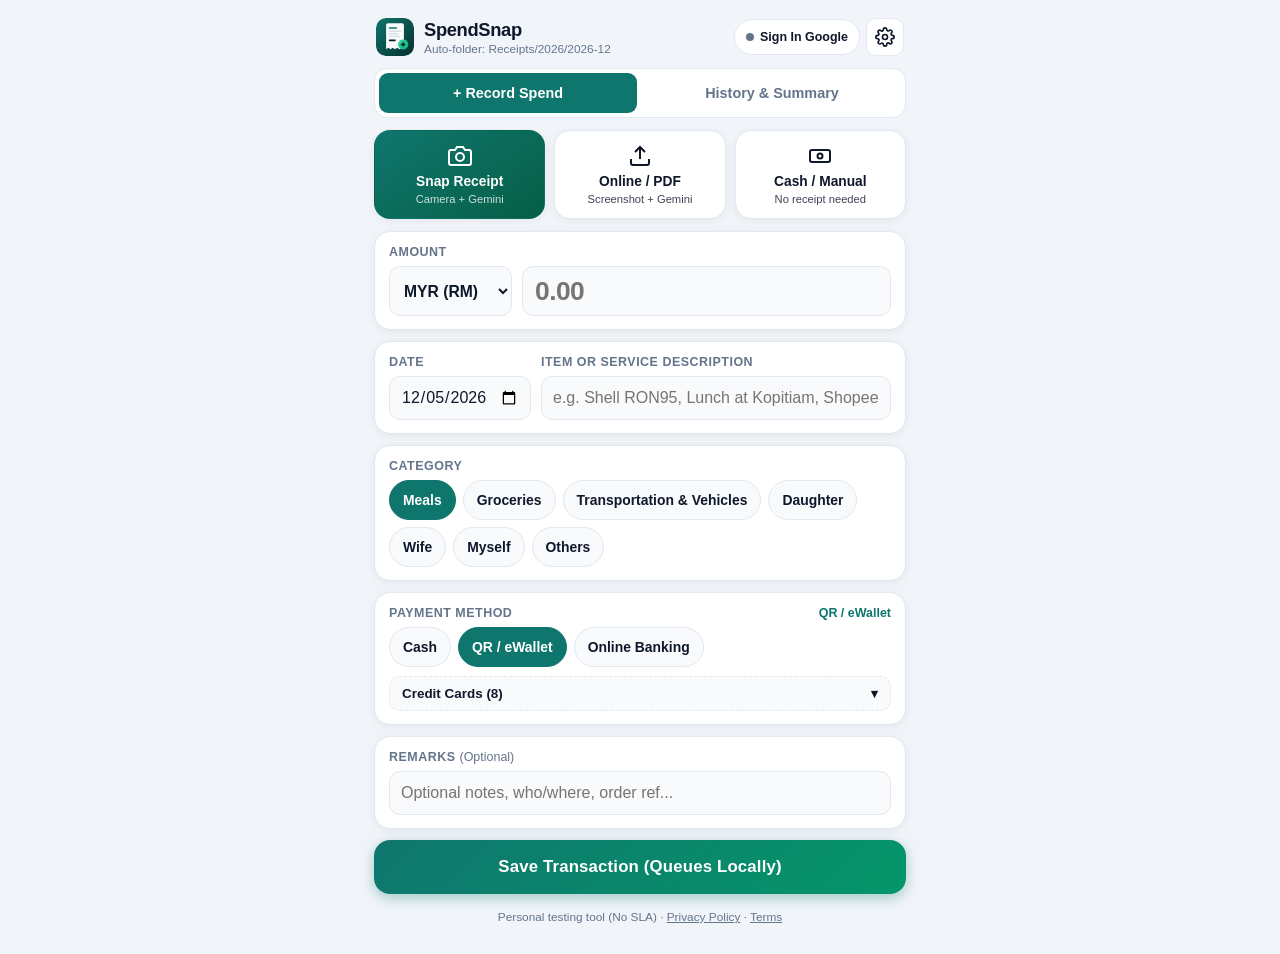
==== index.html @ 27cbda1d "Add 120x120 OAuth logo, privacy policy, and no-SLA terms pages" ====
<!DOCTYPE html>
<html lang="en">
<head>
  <meta charset="UTF-8" />
  <meta name="viewport" content="width=device-width, initial-scale=1.0, viewport-fit=cover" />
  <meta name="theme-color" content="#0f766e" />
  <meta name="mobile-web-app-capable" content="yes" />
  <meta name="apple-mobile-web-app-capable" content="yes" />
  <meta name="apple-mobile-web-app-status-bar-style" content="black-translucent" />
  <title>SpendSnap — Personal Expense Tracker</title>
  <link rel="manifest" href="./manifest.webmanifest" />
  <link rel="icon" type="image/svg+xml" href="./icons/icon.svg" />
  <link rel="apple-touch-icon" href="./icons/icon-192.png" />
  <link rel="stylesheet" href="./styles.css" />
  <!-- Google Identity Services (OAuth 2.0 Token Client for Google Workspace / Gmail) -->
  <script src="https://accounts.google.com/gsi/client" async defer></script>
</head>
<body>
  <div class="app-shell">
    <!-- Top App Header -->
    <header class="topbar">
      <div class="brand">
        <img src="./icons/icon.svg" alt="" class="brand-icon" />
        <div>
          <h1 class="brand-title">SpendSnap</h1>
          <p class="brand-sub" id="monthFolderHint">Auto-folder: —</p>
        </div>
      </div>

      <div class="topbar-actions">
        <button type="button" id="googleStatusBtn" class="status-pill status-unconfigured" title="Google Workspace Sync Status">
          <span class="status-dot"></span>
          <span id="googleStatusText">Setup Sync</span>
        </button>

        <a id="openSheetHeaderBtn" href="#" target="_blank" rel="noopener" class="icon-btn hidden" title="Open Google Sheet Ledger">
          <svg viewBox="0 0 24 24" width="20" height="20" fill="none" stroke="currentColor" stroke-width="2">
            <path d="M14 2H6a2 2 0 0 0-2 2v16a2 2 0 0 0 2 2h12a2 2 0 0 0 2-2V8z"/>
            <polyline points="14 2 14 8 20 8"/>
            <line x1="8" y1="13" x2="16" y2="13"/>
            <line x1="8" y1="17" x2="16" y2="17"/>
          </svg>
        </a>

        <button type="button" id="openSettingsBtn" class="icon-btn" aria-label="Settings" title="Settings">
          <svg viewBox="0 0 24 24" width="20" height="20" fill="none" stroke="currentColor" stroke-width="2">
            <circle cx="12" cy="12" r="3"/>
            <path d="M19.4 15a1.65 1.65 0 0 0 .33 1.82l.06.06a2 2 0 1 1-2.83 2.83l-.06-.06a1.65 1.65 0 0 0-1.82-.33 1.65 1.65 0 0 0-1 1.51V21a2 2 0 0 1-4 0v-.09a1.65 1.65 0 0 0-1-1.51 1.65 1.65 0 0 0-1.82.33l-.06.06a2 2 0 1 1-2.83-2.83l.06-.06a1.65 1.65 0 0 0 .33-1.82 1.65 1.65 0 0 0-1.51-1H3a2 2 0 0 1 0-4h.09a1.65 1.65 0 0 0 1.51-1 1.65 1.65 0 0 0-.33-1.82l-.06-.06a2 2 0 1 1 2.83-2.83l.06.06a1.65 1.65 0 0 0 1.82.33h.08a1.65 1.65 0 0 0 1-1.51V3a2 2 0 0 1 4 0v.09a1.65 1.65 0 0 0 1 1.51h.08a1.65 1.65 0 0 0 1.82-.33l.06-.06a2 2 0 1 1 2.83 2.83l-.06.06a1.65 1.65 0 0 0-.33 1.82v.08a1.65 1.65 0 0 0 1.51 1H21a2 2 0 0 1 0 4h-.09a1.65 1.65 0 0 0-1.51 1z"/>
          </svg>
        </button>
      </div>
    </header>

    <!-- Navigation Switcher -->
    <nav class="main-tabs" role="tablist">
      <button type="button" class="tab-btn active" data-tab="record" role="tab" aria-selected="true">
        + Record Spend
      </button>
      <button type="button" class="tab-btn" data-tab="history" role="tab" aria-selected="false">
        History &amp; Summary
        <span id="pendingBadge" class="badge hidden">0</span>
      </button>
    </nav>

    <!-- PWA Install Banner (shown when installable on Android Chrome) -->
    <div id="installBanner" class="install-banner hidden">
      <span>Install <strong>SpendSnap</strong> to your Xiaomi home screen for 1-tap access.</span>
      <button type="button" id="installAppBtn" class="btn-small">Install</button>
    </div>

    <!-- ==================== TAB 1: RECORD SPEND ==================== -->
    <main id="tab-record" class="tab-panel">
      <!-- Hidden file inputs: Camera vs Gallery/PDF -->
      <input type="file" id="cameraInput" accept="image/*" capture="environment" class="sr-only" />
      <input type="file" id="uploadInput" accept="image/*,application/pdf" class="sr-only" />

      <!-- 3 Fast Capture Modes -->
      <section class="capture-grid" aria-label="Entry Mode">
        <button type="button" id="snapReceiptBtn" class="capture-card capture-primary">
          <svg viewBox="0 0 24 24" width="24" height="24" fill="none" stroke="currentColor" stroke-width="2">
            <path d="M23 19a2 2 0 0 1-2 2H3a2 2 0 0 1-2-2V8a2 2 0 0 1 2-2h4l2-3h6l2 3h4a2 2 0 0 1 2 2z"/>
            <circle cx="12" cy="13" r="4"/>
          </svg>
          <span class="capture-title">Snap Receipt</span>
          <span class="capture-sub">Camera + Gemini</span>
        </button>

        <button type="button" id="uploadOnlineBtn" class="capture-card">
          <svg viewBox="0 0 24 24" width="24" height="24" fill="none" stroke="currentColor" stroke-width="2">
            <path d="M21 15v4a2 2 0 0 1-2 2H5a2 2 0 0 1-2-2v-4"/>
            <polyline points="17 8 12 3 7 8"/>
            <line x1="12" y1="3" x2="12" y2="15"/>
          </svg>
          <span class="capture-title">Online / PDF</span>
          <span class="capture-sub">Screenshot + Gemini</span>
        </button>

        <button type="button" id="manualCashBtn" class="capture-card">
          <svg viewBox="0 0 24 24" width="24" height="24" fill="none" stroke="currentColor" stroke-width="2">
            <rect x="2" y="6" width="20" height="12" rx="2"/>
            <circle cx="12" cy="12" r="2.5"/>
            <path d="M6 12h.01M18 12h.01"/>
          </svg>
          <span class="capture-title">Cash / Manual</span>
          <span class="capture-sub">No receipt needed</span>
        </button>
      </section>

      <!-- Gemini Scanning / Receipt Preview Strip -->
      <section id="receiptStrip" class="receipt-strip hidden">
        <div class="receipt-preview-row">
          <div id="receiptThumbWrap" class="receipt-thumb-wrap" title="Tap to inspect receipt">
            <img id="receiptThumbImg" alt="Receipt preview" class="receipt-thumb" />
            <div id="receiptPdfBadge" class="receipt-pdf-badge hidden">PDF</div>
          </div>
          <div class="receipt-meta">
            <div id="geminiStatusLine" class="gemini-status">Receipt attached</div>
            <div id="receiptFileInfo" class="receipt-file-info"></div>
            <div class="receipt-actions">
              <button type="button" id="rescanGeminiBtn" class="btn-ghost-sm">✨ Re-scan with Gemini</button>
              <button type="button" id="removeReceiptBtn" class="btn-ghost-sm danger-text">Remove</button>
            </div>
          </div>
        </div>
      </section>

      <!-- Transaction Form -->
      <form id="expenseForm" class="expense-form" novalidate>
        <!-- Amount + Currency Row -->
        <div class="card-section amount-box">
          <div class="amount-header">
            <label for="amountInput" class="field-label">Amount</label>
            <span id="myrEquivalentBadge" class="myr-eq-badge hidden">≈ RM 0.00</span>
          </div>
          <div class="amount-input-row">
            <select id="currencySelect" class="currency-select" aria-label="Currency"></select>
            <input
              type="number"
              id="amountInput"
              inputmode="decimal"
              step="0.01"
              min="0"
              placeholder="0.00"
              required
              class="amount-input"
            />
          </div>

          <!-- Foreign Currency Exchange Strip (only visible when non-MYR selected) -->
          <div id="fxStrip" class="fx-strip hidden">
            <div class="fx-row">
              <span id="fxLabel">Exchange rate to MYR:</span>
              <input type="number" id="fxRateInput" inputmode="decimal" step="0.00001" min="0" class="fx-rate-input" />
            </div>
            <p class="fx-hint">Sheet logs <strong>MYR</strong> total &amp; saves original currency in Remarks.</p>
          </div>
        </div>

        <!-- Date & Item/Service Description -->
        <div class="card-section two-col-fields">
          <div class="field-group">
            <label for="dateInput" class="field-label">Date</label>
            <input type="date" id="dateInput" required class="text-input" />
          </div>
          <div class="field-group">
            <label for="descriptionInput" class="field-label">Item or Service Description</label>
            <input
              type="text"
              id="descriptionInput"
              placeholder="e.g. Shell RON95, Lunch at Kopitiam, Shopee..."
              required
              class="text-input"
            />
          </div>
        </div>

        <!-- Category Chips -->
        <div class="card-section">
          <label class="field-label">Category</label>
          <div id="categoryChips" class="chip-grid" role="radiogroup" aria-label="Category"></div>
        </div>

        <!-- 2-Tier Payment Method Chips -->
        <div class="card-section">
          <div class="section-label-row">
            <label class="field-label">Payment Method</label>
            <span id="selectedPaymentLabel" class="selected-pill-hint"></span>
          </div>
          <div id="quickPaymentChips" class="chip-grid"></div>

          <button type="button" id="toggleCardsDrawerBtn" class="cards-drawer-toggle">
            <span id="cardsDrawerBtnText">Credit Cards (8)</span>
            <span id="cardsDrawerChevron">▾</span>
          </button>

          <div id="cardPaymentChips" class="chip-grid cards-grid hidden"></div>
        </div>

        <!-- Remarks -->
        <div class="card-section">
          <label for="remarksInput" class="field-label">Remarks <span class="optional-tag">(Optional)</span></label>
          <input
            type="text"
            id="remarksInput"
            placeholder="Optional notes, who/where, order ref..."
            class="text-input"
          />
        </div>

        <!-- Sticky / Prominent Submit -->
        <button type="submit" id="saveExpenseBtn" class="btn-submit">
          Save Transaction
        </button>
      </form>
    </main>

    <!-- ==================== TAB 2: HISTORY & SUMMARY ==================== -->
    <section id="tab-history" class="tab-panel hidden">
      <!-- Pending Offline Sync Banner -->
      <div id="pendingSyncCard" class="pending-card hidden">
        <div>
          <strong id="pendingCountTitle">1 unsynced entry</strong>
          <p class="pending-sub">Saved safely on your phone. Sync to upload receipts &amp; rows to Google.</p>
        </div>
        <button type="button" id="syncPendingNowBtn" class="btn-small">Sync Now</button>
      </div>

      <!-- Quick Monthly Summary Card -->
      <div class="card-section summary-card">
        <div class="summary-top">
          <div>
            <span class="field-label">Month Filter</span>
            <select id="historyMonthSelect" class="month-select"></select>
          </div>
          <div class="summary-total-box">
            <span class="field-label">Monthly Total</span>
            <div id="historyMonthTotal" class="summary-big-total">RM 0.00</div>
          </div>
        </div>

        <div id="categoryBreakdownBars" class="breakdown-bars"></div>

        <div class="summary-actions">
          <button type="button" id="refreshCloudHistoryBtn" class="btn-outline-sm">↻ Refresh from Sheet</button>
          <a id="openFullSheetBtn" href="#" target="_blank" rel="noopener" class="btn-outline-sm hidden">
            Open Full Dashboard in Sheets ↗
          </a>
        </div>
      </div>

      <!-- Recent Transactions List -->
      <div class="card-section">
        <h2 class="section-heading">Transactions</h2>
        <div id="historyList" class="history-list"></div>
      </div>
    </section>

    <footer style="text-align:center; padding: 16px 4px 2px; font-size: 0.74rem; color: var(--text-muted);">
      Personal testing tool (No SLA) &middot;
      <a href="./privacy.html" style="color: var(--text-muted);">Privacy Policy</a> &middot;
      <a href="./terms.html" style="color: var(--text-muted);">Terms</a>
    </footer>
  </div>

  <!-- ==================== RECEIPT LIGHTBOX MODAL ==================== -->
  <div id="lightboxModal" class="modal-backdrop hidden" role="dialog" aria-modal="true">
    <div class="lightbox-box">
      <img id="lightboxImg" alt="Full receipt" class="lightbox-img" />
      <button type="button" id="closeLightboxBtn" class="btn-small">Close Preview</button>
    </div>
  </div>

  <!-- ==================== SETTINGS MODAL ==================== -->
  <div id="settingsModal" class="modal-backdrop hidden" role="dialog" aria-modal="true" aria-labelledby="settingsTitle">
    <div class="modal-sheet">
      <div class="modal-header">
        <h2 id="settingsTitle">Settings &amp; Cloud Setup</h2>
        <button type="button" id="closeSettingsBtn" class="icon-btn" aria-label="Close Settings">✕</button>
      </div>

      <div class="modal-body">
        <!-- 1. Gemini AI -->
        <div class="settings-block">
          <h3>1. Gemini Receipt Auto-Fill</h3>
          <p class="settings-help">
            Reads snapped receipts, card slips &amp; online screenshots in ~2s. Stored locally on this device only.
            <a href="https://aistudio.google.com/apikey" target="_blank" rel="noopener">Get API Key ↗</a>
          </p>
          <label class="field-label" for="geminiKeyInput">Gemini API Key</label>
          <div class="input-with-btn">
            <input type="password" id="geminiKeyInput" placeholder="AIzaSy..." class="text-input" autocomplete="off" />
            <button type="button" id="toggleKeyVisBtn" class="btn-outline-sm">Show</button>
          </div>

          <label class="field-label mt-sm" for="geminiModelSelect">Gemini Model</label>
          <select id="geminiModelSelect" class="text-input"></select>
        </div>

        <!-- 2. Google Workspace Sync -->
        <div class="settings-block">
          <h3>2. Google Workspace Sheets &amp; Drive</h3>
          <p class="settings-help">
            Each signed-in user gets their own private <code>Expense Tracker</code> Drive folder
            (<code>Receipts/YYYY/YYYY-MM</code>) and 3-tab <code>Expense Ledger</code> Sheet.
          </p>
          <label class="field-label" for="googleClientIdInput">Google OAuth Client ID</label>
          <input
            type="text"
            id="googleClientIdInput"
            placeholder="123456789-abc...apps.googleusercontent.com"
            class="text-input"
          />

          <div class="settings-btn-row mt-sm">
            <button type="button" id="settingsGoogleConnectBtn" class="btn-primary-sm">
              Sign in with Google
            </button>
            <button type="button" id="settingsGoogleSignOutBtn" class="btn-outline-sm hidden">
              Sign Out
            </button>
            <button type="button" id="copyColleagueLinkBtn" class="btn-outline-sm">
              Copy Colleague Invite Link
            </button>
          </div>
          <p id="connectedAccountInfo" class="settings-connected-note"></p>
        </div>

        <!-- 3. Categories -->
        <div class="settings-block">
          <h3>3. Spending Categories</h3>
          <p class="settings-help">One category per line. Synced with your Sheet's <code>Settings</code> tab.</p>
          <textarea id="categoriesTextarea" rows="6" class="text-input mono-textarea"></textarea>
        </div>

        <!-- 4. Payment Methods & Card Last-4 Digits -->
        <div class="settings-block">
          <div class="section-label-row">
            <h3>4. Payment Methods &amp; Cards</h3>
          </div>
          <p class="settings-help">
            Format: <code>Name | quick or card | Optional card last-4 digits or hints</code><br/>
            <em>Tip: Add your card's last 4 digits (e.g. <code>RHB Shell | card | 4821, Shell</code>) so Gemini auto-selects that exact card from receipts!</em>
          </p>
          <textarea id="paymentMethodsTextarea" rows="9" class="text-input mono-textarea"></textarea>

          <div class="settings-btn-row mt-sm">
            <button type="button" id="loadMyCardsPresetBtn" class="btn-outline-sm">
              Load My 8-Card Preset
            </button>
            <button type="button" id="loadColleaguePresetBtn" class="btn-outline-sm">
              Colleague Simple Preset
            </button>
          </div>
        </div>
      </div>

      <div class="modal-footer">
        <button type="button" id="pullSheetSettingsBtn" class="btn-outline-sm">Pull from Sheet</button>
        <button type="button" id="saveSettingsBtn" class="btn-primary-sm">Save Settings</button>
      </div>
    </div>
  </div>

  <!-- Toast Notification -->
  <div id="toast" class="toast hidden" role="status" aria-live="polite"></div>

  <script type="module" src="./js/app.js"></script>
</body>
</html>
---- styles.css ----
:root {
  --bg: #f1f5f9;
  --surface: #ffffff;
  --surface-subtle: #f8fafc;
  --border: #e2e8f0;
  --text: #0f172a;
  --text-muted: #64748b;
  --primary: #0f766e;
  --primary-hover: #0d9488;
  --primary-soft: #ccfbf1;
  --primary-soft-text: #115e59;
  --accent: #10b981;
  --amber: #d97706;
  --amber-bg: #fef3c7;
  --danger: #dc2626;
  --shadow: 0 2px 10px rgba(15, 23, 42, 0.06);
  --radius: 16px;
  --radius-sm: 11px;
}

@media (prefers-color-scheme: dark) {
  :root {
    --bg: #090e17;
    --surface: #111827;
    --surface-subtle: #1e293b;
    --border: #263349;
    --text: #f8fafc;
    --text-muted: #94a3b8;
    --primary: #14b8a6;
    --primary-hover: #2dd4bf;
    --primary-soft: rgba(20, 184, 166, 0.18);
    --primary-soft-text: #5eead4;
    --accent: #34d399;
    --amber: #fbbf24;
    --amber-bg: rgba(251, 191, 36, 0.14);
    --danger: #f87171;
    --shadow: 0 4px 18px rgba(0, 0, 0, 0.35);
  }
}

*,
*::before,
*::after {
  box-sizing: border-box;
}

html,
body {
  margin: 0;
  padding: 0;
  background: var(--bg);
  color: var(--text);
  font-family: -apple-system, BlinkMacSystemFont, "Segoe UI", Roboto, Inter, sans-serif;
  -webkit-tap-highlight-color: transparent;
}

.sr-only {
  position: absolute;
  width: 1px;
  height: 1px;
  overflow: hidden;
  clip: rect(0, 0, 0, 0);
  white-space: nowrap;
}

.hidden {
  display: none !important;
}

.app-shell {
  max-width: 560px;
  margin: 0 auto;
  padding: calc(12px + env(safe-area-inset-top, 0px)) 14px calc(28px + env(safe-area-inset-bottom, 0px));
}

/* Top Header */
.topbar {
  display: flex;
  align-items: center;
  justify-content: space-between;
  gap: 8px;
  padding: 6px 2px 12px;
}

.brand {
  display: flex;
  align-items: center;
  gap: 10px;
  min-width: 0;
}

.brand-icon {
  width: 38px;
  height: 38px;
  border-radius: 10px;
  flex-shrink: 0;
}

.brand-title {
  margin: 0;
  font-size: 1.15rem;
  font-weight: 700;
  letter-spacing: -0.02em;
}

.brand-sub {
  margin: 1px 0 0;
  font-size: 0.74rem;
  color: var(--text-muted);
  white-space: nowrap;
  overflow: hidden;
  text-overflow: ellipsis;
}

.topbar-actions {
  display: flex;
  align-items: center;
  gap: 6px;
}

.icon-btn {
  display: inline-flex;
  align-items: center;
  justify-content: center;
  width: 38px;
  height: 38px;
  border-radius: 10px;
  border: 1px solid var(--border);
  background: var(--surface);
  color: var(--text);
  cursor: pointer;
  text-decoration: none;
}

.icon-btn:active {
  transform: scale(0.96);
}

/* Google Sync Status Pill */
.status-pill {
  display: inline-flex;
  align-items: center;
  gap: 6px;
  height: 36px;
  padding: 0 11px;
  border-radius: 999px;
  border: 1px solid var(--border);
  background: var(--surface);
  color: var(--text);
  font-size: 0.78rem;
  font-weight: 600;
  cursor: pointer;
  max-width: 165px;
  white-space: nowrap;
  overflow: hidden;
  text-overflow: ellipsis;
}

.status-dot {
  width: 8px;
  height: 8px;
  border-radius: 50%;
  flex-shrink: 0;
  background: var(--text-muted);
}

.status-connected .status-dot {
  background: #10b981;
  box-shadow: 0 0 0 3px rgba(16, 185, 129, 0.22);
}

.status-expired {
  border-color: var(--amber);
  background: var(--amber-bg);
}

.status-expired .status-dot {
  background: var(--amber);
}

/* Main Navigation Tabs */
.main-tabs {
  display: grid;
  grid-template-columns: 1fr 1fr;
  gap: 6px;
  padding: 4px;
  background: var(--surface);
  border: 1px solid var(--border);
  border-radius: 13px;
  margin-bottom: 12px;
}

.tab-btn {
  display: inline-flex;
  align-items: center;
  justify-content: center;
  gap: 6px;
  height: 40px;
  border: none;
  border-radius: 9px;
  background: transparent;
  color: var(--text-muted);
  font-size: 0.9rem;
  font-weight: 600;
  cursor: pointer;
}

.tab-btn.active {
  background: var(--primary);
  color: #ffffff;
}

@media (prefers-color-scheme: dark) {
  .tab-btn.active {
    color: #042f2e;
  }
}

.badge {
  display: inline-flex;
  align-items: center;
  justify-content: center;
  min-width: 20px;
  height: 20px;
  padding: 0 6px;
  border-radius: 999px;
  background: var(--amber);
  color: #0f172a;
  font-size: 0.72rem;
  font-weight: 700;
}

/* Install Banner */
.install-banner {
  display: flex;
  align-items: center;
  justify-content: space-between;
  gap: 10px;
  padding: 10px 14px;
  margin-bottom: 12px;
  border-radius: var(--radius-sm);
  background: var(--primary-soft);
  color: var(--primary-soft-text);
  font-size: 0.84rem;
}

/* 3 Capture Mode Buttons */
.capture-grid {
  display: grid;
  grid-template-columns: repeat(3, 1fr);
  gap: 9px;
  margin-bottom: 12px;
}

.capture-card {
  display: flex;
  flex-direction: column;
  align-items: center;
  justify-content: center;
  gap: 4px;
  padding: 13px 8px;
  border-radius: var(--radius);
  border: 1.5px solid var(--border);
  background: var(--surface);
  color: var(--text);
  cursor: pointer;
  box-shadow: var(--shadow);
  transition: transform 0.1s ease, border-color 0.15s ease;
}

.capture-card:active {
  transform: scale(0.97);
}

.capture-primary {
  background: linear-gradient(145deg, #0f766e, #065f46);
  border-color: transparent;
  color: #ffffff;
}

.capture-title {
  font-size: 0.86rem;
  font-weight: 700;
  margin-top: 2px;
}

.capture-sub {
  font-size: 0.7rem;
  opacity: 0.8;
}

/* Receipt Preview & Gemini Status Strip */
.receipt-strip {
  padding: 12px;
  margin-bottom: 12px;
  border-radius: var(--radius);
  border: 1.5px solid var(--primary);
  background: var(--surface);
  box-shadow: var(--shadow);
}

.receipt-strip.scanning {
  animation: pulseBorder 1.3s infinite ease-in-out;
}

@keyframes pulseBorder {
  0%, 100% {
    border-color: var(--primary);
  }
  50% {
    border-color: var(--amber);
  }
}

.receipt-preview-row {
  display: flex;
  align-items: center;
  gap: 12px;
}

.receipt-thumb-wrap {
  width: 64px;
  height: 76px;
  border-radius: 10px;
  overflow: hidden;
  border: 1px solid var(--border);
  background: var(--surface-subtle);
  display: flex;
  align-items: center;
  justify-content: center;
  flex-shrink: 0;
  cursor: pointer;
}

.receipt-thumb {
  width: 100%;
  height: 100%;
  object-fit: cover;
}

.receipt-pdf-badge {
  font-weight: 800;
  font-size: 0.95rem;
  color: var(--primary);
}

.receipt-meta {
  flex: 1;
  min-width: 0;
}

.gemini-status {
  font-size: 0.86rem;
  font-weight: 700;
  color: var(--primary);
  margin-bottom: 2px;
}

.receipt-file-info {
  font-size: 0.75rem;
  color: var(--text-muted);
  margin-bottom: 6px;
  white-space: nowrap;
  overflow: hidden;
  text-overflow: ellipsis;
}

.receipt-actions {
  display: flex;
  gap: 8px;
  flex-wrap: wrap;
}

.btn-ghost-sm {
  padding: 4px 9px;
  border-radius: 7px;
  border: 1px solid var(--border);
  background: var(--surface-subtle);
  color: var(--text);
  font-size: 0.76rem;
  font-weight: 600;
  cursor: pointer;
}

.danger-text {
  color: var(--danger);
}

/* Form Cards */
.expense-form {
  display: flex;
  flex-direction: column;
  gap: 11px;
}

.card-section {
  background: var(--surface);
  border: 1px solid var(--border);
  border-radius: var(--radius);
  padding: 13px 14px;
  box-shadow: var(--shadow);
}

.field-label {
  display: block;
  font-size: 0.78rem;
  font-weight: 700;
  text-transform: uppercase;
  letter-spacing: 0.04em;
  color: var(--text-muted);
  margin-bottom: 7px;
}

.optional-tag {
  font-weight: 500;
  text-transform: none;
  letter-spacing: 0;
}

/* Hero Amount Input */
.amount-header {
  display: flex;
  align-items: center;
  justify-content: space-between;
}

.myr-eq-badge {
  font-size: 0.82rem;
  font-weight: 700;
  padding: 2px 8px;
  border-radius: 999px;
  background: var(--primary-soft);
  color: var(--primary-soft-text);
}

.amount-input-row {
  display: flex;
  align-items: center;
  gap: 10px;
}

.currency-select {
  height: 50px;
  padding: 0 10px;
  border-radius: var(--radius-sm);
  border: 1.5px solid var(--border);
  background: var(--surface-subtle);
  color: var(--text);
  font-size: 0.98rem;
  font-weight: 700;
}

.amount-input {
  flex: 1;
  min-width: 0;
  height: 50px;
  padding: 0 12px;
  border-radius: var(--radius-sm);
  border: 1.5px solid var(--border);
  background: var(--surface-subtle);
  color: var(--text);
  font-size: 1.65rem;
  font-weight: 800;
  letter-spacing: -0.02em;
}

.amount-input:focus,
.text-input:focus,
.currency-select:focus {
  outline: none;
  border-color: var(--primary);
}

/* FX Strip */
.fx-strip {
  margin-top: 10px;
  padding-top: 10px;
  border-top: 1px dashed var(--border);
}

.fx-row {
  display: flex;
  align-items: center;
  justify-content: space-between;
  gap: 10px;
  font-size: 0.85rem;
}

.fx-rate-input {
  width: 115px;
  height: 36px;
  padding: 0 8px;
  border-radius: 8px;
  border: 1px solid var(--border);
  background: var(--surface-subtle);
  color: var(--text);
  font-size: 0.95rem;
  font-weight: 600;
  text-align: right;
}

.fx-hint {
  margin: 5px 0 0;
  font-size: 0.74rem;
  color: var(--text-muted);
}

/* Date & Description */
.two-col-fields {
  display: grid;
  grid-template-columns: 142px 1fr;
  gap: 10px;
}

@media (max-width: 420px) {
  .two-col-fields {
    grid-template-columns: 1fr;
  }
}

.text-input {
  width: 100%;
  min-height: 44px;
  padding: 9px 11px;
  border-radius: var(--radius-sm);
  border: 1.5px solid var(--border);
  background: var(--surface-subtle);
  color: var(--text);
  font-size: 1rem; /* >=16px prevents mobile auto-zoom */
  font-family: inherit;
}

/* Tactile Chips for Category & Payment Method */
.chip-grid {
  display: flex;
  flex-wrap: wrap;
  gap: 7px;
}

.chip {
  min-height: 40px;
  padding: 7px 13px;
  border-radius: 999px;
  border: 1.5px solid var(--border);
  background: var(--surface-subtle);
  color: var(--text);
  font-size: 0.87rem;
  font-weight: 600;
  cursor: pointer;
  transition: all 0.12s ease;
}

.chip:active {
  transform: scale(0.96);
}

.chip.selected {
  background: var(--primary);
  border-color: var(--primary);
  color: #ffffff;
}

@media (prefers-color-scheme: dark) {
  .chip.selected {
    color: #042f2e;
  }
}

.section-label-row {
  display: flex;
  align-items: center;
  justify-content: space-between;
  gap: 8px;
}

.selected-pill-hint {
  font-size: 0.78rem;
  font-weight: 700;
  color: var(--primary);
  margin-bottom: 7px;
}

.cards-drawer-toggle {
  display: flex;
  align-items: center;
  justify-content: space-between;
  width: 100%;
  margin-top: 9px;
  padding: 9px 12px;
  border-radius: 10px;
  border: 1px dashed var(--border);
  background: var(--surface-subtle);
  color: var(--text);
  font-size: 0.84rem;
  font-weight: 600;
  cursor: pointer;
}

.cards-grid {
  margin-top: 9px;
  display: grid;
  grid-template-columns: repeat(2, 1fr);
  gap: 7px;
}

.cards-grid .chip {
  border-radius: 10px;
  text-align: left;
  padding: 8px 11px;
  font-size: 0.82rem;
  line-height: 1.25;
}

/* Primary Save Button */
.btn-submit {
  width: 100%;
  height: 54px;
  border: none;
  border-radius: var(--radius);
  background: linear-gradient(135deg, #0f766e, #059669);
  color: #ffffff;
  font-size: 1.05rem;
  font-weight: 700;
  letter-spacing: 0.01em;
  cursor: pointer;
  box-shadow: 0 4px 14px rgba(15, 118, 110, 0.35);
}

.btn-submit:disabled {
  opacity: 0.6;
  cursor: wait;
}

.btn-submit:active:not(:disabled) {
  transform: scale(0.99);
}

/* History & Summary Tab */
.pending-card {
  display: flex;
  align-items: center;
  justify-content: space-between;
  gap: 12px;
  padding: 12px 14px;
  margin-bottom: 12px;
  border-radius: var(--radius);
  border: 1.5px solid var(--amber);
  background: var(--amber-bg);
}

.pending-sub {
  margin: 3px 0 0;
  font-size: 0.78rem;
  color: var(--text-muted);
}

.summary-card {
  margin-bottom: 12px;
}

.summary-top {
  display: flex;
  align-items: flex-end;
  justify-content: space-between;
  gap: 12px;
  margin-bottom: 14px;
}

.month-select {
  height: 40px;
  padding: 0 10px;
  border-radius: 9px;
  border: 1.5px solid var(--border);
  background: var(--surface-subtle);
  color: var(--text);
  font-size: 0.95rem;
  font-weight: 700;
}

.summary-total-box {
  text-align: right;
}

.summary-big-total {
  font-size: 1.5rem;
  font-weight: 800;
  color: var(--primary);
}

.breakdown-bars {
  display: flex;
  flex-direction: column;
  gap: 8px;
  margin-bottom: 14px;
}

.bar-row {
  display: flex;
  flex-direction: column;
  gap: 3px;
}

.bar-meta {
  display: flex;
  justify-content: space-between;
  font-size: 0.8rem;
  font-weight: 600;
}

.bar-track {
  height: 7px;
  border-radius: 999px;
  background: var(--surface-subtle);
  overflow: hidden;
}

.bar-fill {
  height: 100%;
  border-radius: 999px;
  background: var(--primary);
}

.summary-actions {
  display: flex;
  gap: 8px;
  flex-wrap: wrap;
}

.section-heading {
  margin: 0 0 10px;
  font-size: 0.95rem;
  font-weight: 700;
}

.history-list {
  display: flex;
  flex-direction: column;
  gap: 9px;
}

.txn-item {
  display: flex;
  align-items: flex-start;
  justify-content: space-between;
  gap: 10px;
  padding: 10px 11px;
  border-radius: var(--radius-sm);
  border: 1px solid var(--border);
  background: var(--surface-subtle);
}

.txn-left {
  min-width: 0;
  flex: 1;
}

.txn-desc {
  font-size: 0.92rem;
  font-weight: 700;
  margin-bottom: 3px;
}

.txn-tags {
  display: flex;
  flex-wrap: wrap;
  gap: 5px;
  font-size: 0.73rem;
  color: var(--text-muted);
}

.txn-tag {
  padding: 1px 7px;
  border-radius: 999px;
  background: var(--surface);
  border: 1px solid var(--border);
}

.txn-tag.pending {
  border-color: var(--amber);
  color: var(--amber);
}

.txn-right {
  text-align: right;
  flex-shrink: 0;
}

.txn-amount {
  font-size: 0.98rem;
  font-weight: 800;
}

.txn-link {
  display: inline-block;
  margin-top: 4px;
  font-size: 0.74rem;
  color: var(--primary);
  text-decoration: none;
  font-weight: 600;
}

.txn-delete-btn {
  margin-top: 4px;
  padding: 2px 6px;
  border: none;
  background: transparent;
  color: var(--danger);
  font-size: 0.73rem;
  cursor: pointer;
}

.empty-state {
  padding: 22px 10px;
  text-align: center;
  color: var(--text-muted);
  font-size: 0.88rem;
}

/* Buttons */
.btn-small,
.btn-primary-sm {
  height: 38px;
  padding: 0 14px;
  border: none;
  border-radius: 9px;
  background: var(--primary);
  color: #ffffff;
  font-size: 0.84rem;
  font-weight: 700;
  cursor: pointer;
  white-space: nowrap;
}

@media (prefers-color-scheme: dark) {
  .btn-small,
  .btn-primary-sm {
    color: #042f2e;
  }
}

.btn-outline-sm {
  display: inline-flex;
  align-items: center;
  justify-content: center;
  height: 36px;
  padding: 0 12px;
  border-radius: 9px;
  border: 1px solid var(--border);
  background: var(--surface-subtle);
  color: var(--text);
  font-size: 0.81rem;
  font-weight: 600;
  cursor: pointer;
  text-decoration: none;
}

/* Modals */
.modal-backdrop {
  position: fixed;
  inset: 0;
  z-index: 100;
  background: rgba(2, 6, 23, 0.68);
  backdrop-filter: blur(3px);
  display: flex;
  align-items: flex-end;
  justify-content: center;
}

@media (min-width: 600px) {
  .modal-backdrop {
    align-items: center;
    padding: 16px;
  }
}

.modal-sheet {
  width: 100%;
  max-width: 560px;
  max-height: 90vh;
  background: var(--surface);
  border-radius: 20px 20px 0 0;
  display: flex;
  flex-direction: column;
  overflow: hidden;
}

@media (min-width: 600px) {
  .modal-sheet {
    border-radius: 20px;
  }
}

.modal-header {
  display: flex;
  align-items: center;
  justify-content: space-between;
  padding: 14px 16px;
  border-bottom: 1px solid var(--border);
}

.modal-header h2 {
  margin: 0;
  font-size: 1.05rem;
}

.modal-body {
  padding: 14px 16px;
  overflow-y: auto;
  display: flex;
  flex-direction: column;
  gap: 16px;
}

.modal-footer {
  display: flex;
  justify-content: space-between;
  gap: 10px;
  padding: 12px 16px calc(12px + env(safe-area-inset-bottom, 0px));
  border-top: 1px solid var(--border);
  background: var(--surface);
}

.settings-block {
  padding-bottom: 14px;
  border-bottom: 1px solid var(--border);
}

.settings-block:last-child {
  border-bottom: none;
  padding-bottom: 0;
}

.settings-block h3 {
  margin: 0 0 4px;
  font-size: 0.94rem;
}

.settings-help {
  margin: 0 0 9px;
  font-size: 0.79rem;
  line-height: 1.45;
  color: var(--text-muted);
}

.settings-help a {
  color: var(--primary);
  font-weight: 600;
}

.input-with-btn {
  display: flex;
  gap: 8px;
}

.mt-sm {
  margin-top: 10px;
}

.settings-btn-row {
  display: flex;
  flex-wrap: wrap;
  gap: 8px;
}

.settings-connected-note {
  margin: 8px 0 0;
  font-size: 0.8rem;
  color: var(--primary);
  font-weight: 600;
}

.mono-textarea {
  font-family: ui-monospace, SFMono-Regular, Menlo, Consolas, monospace;
  font-size: 0.84rem;
  line-height: 1.45;
}

/* Lightbox */
.lightbox-box {
  display: flex;
  flex-direction: column;
  align-items: center;
  gap: 12px;
  padding: 16px;
  max-width: 96vw;
  max-height: 92vh;
}

.lightbox-img {
  max-width: 100%;
  max-height: 80vh;
  border-radius: 12px;
  object-fit: contain;
}

/* Toast */
.toast {
  position: fixed;
  left: 50%;
  bottom: calc(20px + env(safe-area-inset-bottom, 0px));
  transform: translateX(-50%);
  z-index: 200;
  max-width: 92vw;
  padding: 11px 16px;
  border-radius: 12px;
  background: #0f172a;
  color: #f8fafc;
  font-size: 0.86rem;
  font-weight: 600;
  box-shadow: 0 8px 24px rgba(0, 0, 0, 0.35);
}

@media (prefers-color-scheme: dark) {
  .toast {
    background: #f8fafc;
    color: #0f172a;
  }
}
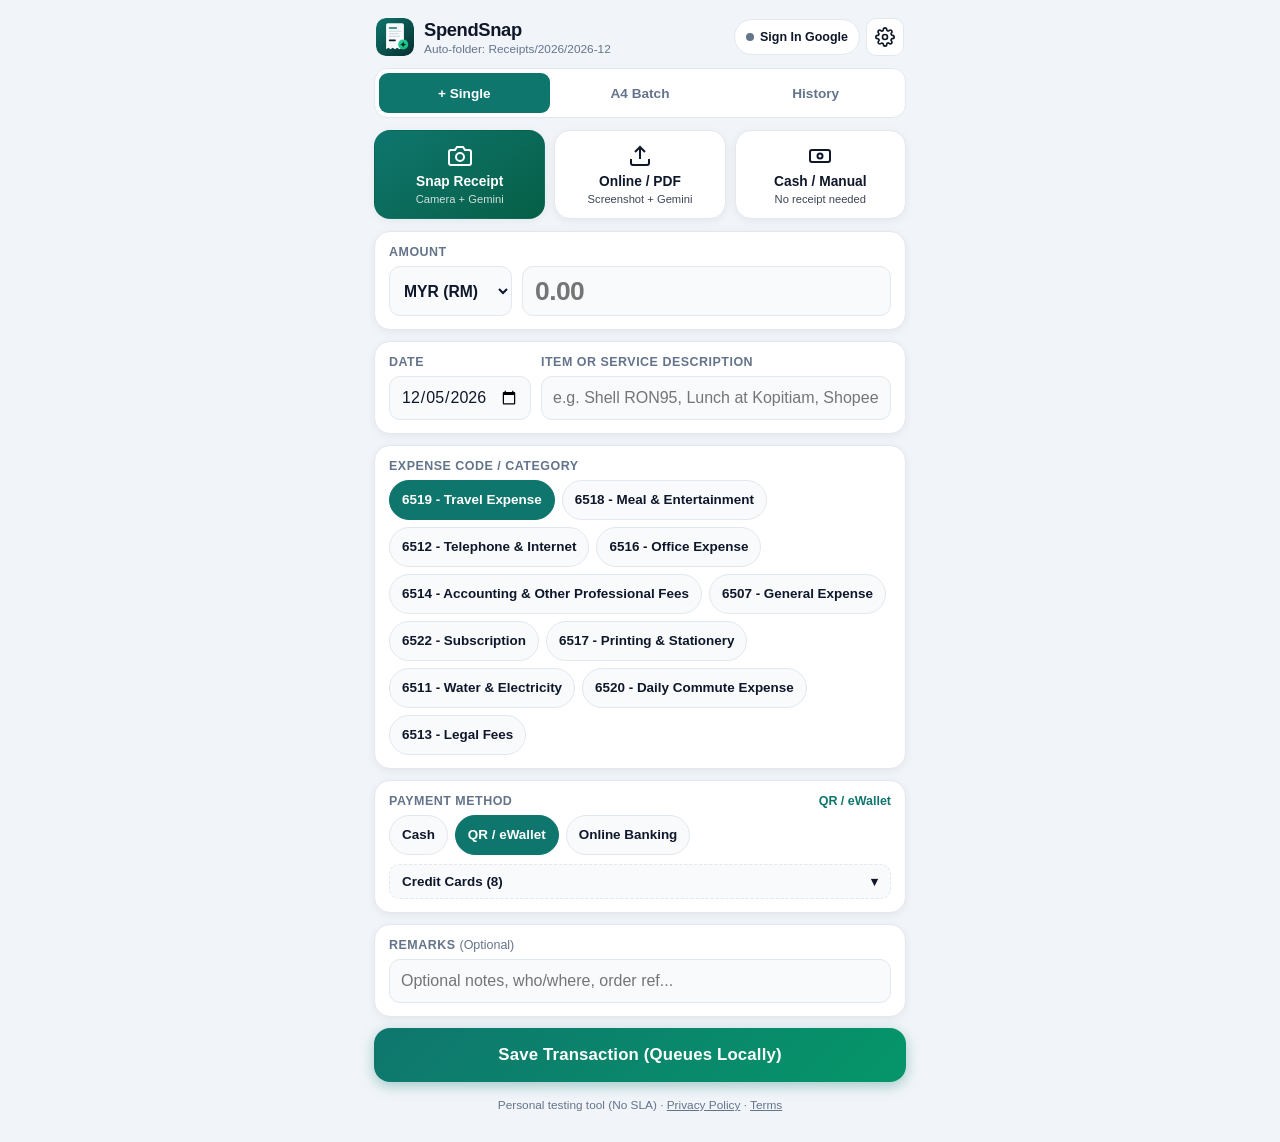
==== commit dcd1802a: "feat: add A4 multi-receipt batch scanner and 65xx expense codes" ====
--- a/index.html
+++ b/index.html
@@ -54,10 +54,13 @@
     <!-- Navigation Switcher -->
     <nav class="main-tabs" role="tablist">
       <button type="button" class="tab-btn active" data-tab="record" role="tab" aria-selected="true">
-        + Record Spend
+        + Single
+      </button>
+      <button type="button" class="tab-btn" data-tab="batch" role="tab" aria-selected="false">
+        A4 Batch
       </button>
       <button type="button" class="tab-btn" data-tab="history" role="tab" aria-selected="false">
-        History &amp; Summary
+        History
         <span id="pendingBadge" class="badge hidden">0</span>
       </button>
     </nav>
@@ -174,10 +177,10 @@
           </div>
         </div>
 
-        <!-- Category Chips -->
+        <!-- Category / Expense Code Chips -->
         <div class="card-section">
-          <label class="field-label">Category</label>
-          <div id="categoryChips" class="chip-grid" role="radiogroup" aria-label="Category"></div>
+          <label class="field-label">Expense Code / Category</label>
+          <div id="categoryChips" class="chip-grid" role="radiogroup" aria-label="Expense Code / Category"></div>
         </div>
 
         <!-- 2-Tier Payment Method Chips -->
@@ -214,7 +217,79 @@
       </form>
     </main>
 
-    <!-- ==================== TAB 2: HISTORY & SUMMARY ==================== -->
+    <!-- ==================== TAB 2: A4 MULTI-RECEIPT BATCH ==================== -->
+    <section id="tab-batch" class="tab-panel hidden">
+      <input type="file" id="batchCameraInput" accept="image/*" capture="environment" class="sr-only" />
+      <input type="file" id="batchUploadInput" accept="image/*,application/pdf" class="sr-only" />
+
+      <div class="batch-capture-grid" aria-label="A4 Multi-Receipt Capture">
+        <button type="button" id="snapBatchBtn" class="capture-card capture-primary">
+          <svg viewBox="0 0 24 24" width="24" height="24" fill="none" stroke="currentColor" stroke-width="2">
+            <rect x="4" y="2" width="16" height="20" rx="2"/>
+            <line x1="8" y1="7" x2="16" y2="7"/>
+            <line x1="8" y1="12" x2="16" y2="12"/>
+            <line x1="8" y1="17" x2="13" y2="17"/>
+          </svg>
+          <span class="capture-title">Snap A4 Sheet</span>
+          <span class="capture-sub">Multiple receipts on 1 page</span>
+        </button>
+
+        <button type="button" id="uploadBatchBtn" class="capture-card">
+          <svg viewBox="0 0 24 24" width="24" height="24" fill="none" stroke="currentColor" stroke-width="2">
+            <path d="M21 15v4a2 2 0 0 1-2 2H5a2 2 0 0 1-2-2v-4"/>
+            <polyline points="17 8 12 3 7 8"/>
+            <line x1="12" y1="3" x2="12" y2="15"/>
+          </svg>
+          <span class="capture-title">Upload A4 / PDF</span>
+          <span class="capture-sub">Photo or scanned sheet</span>
+        </button>
+      </div>
+
+      <p class="batch-hint-banner">
+        Stick multiple monthly receipts onto an A4 sheet and snap once. Gemini extracts each receipt into its own row while uploading the intact A4 photo once to Google Drive.
+      </p>
+
+      <!-- A4 Sheet Preview & Scan Status -->
+      <div id="batchStrip" class="receipt-strip hidden">
+        <div class="receipt-preview-row">
+          <div id="batchThumbWrap" class="receipt-thumb-wrap" title="Tap to zoom A4 sheet">
+            <img id="batchThumbImg" alt="A4 receipts preview" class="receipt-thumb" />
+            <div id="batchPdfBadge" class="receipt-pdf-badge hidden">PDF</div>
+          </div>
+          <div class="receipt-meta">
+            <div id="batchStatusLine" class="gemini-status">A4 sheet attached</div>
+            <div id="batchFileInfo" class="receipt-file-info"></div>
+            <div class="receipt-actions">
+              <button type="button" id="rescanBatchBtn" class="btn-ghost-sm">✨ Re-scan A4</button>
+              <button type="button" id="addBatchItemBtn" class="btn-ghost-sm">+ Add Missed</button>
+              <button type="button" id="clearBatchBtn" class="btn-ghost-sm danger-text">Clear</button>
+            </div>
+          </div>
+        </div>
+      </div>
+
+      <!-- Default Payment Method Bar for unmarked slips on the A4 page -->
+      <div id="batchDefaultBar" class="card-section batch-default-bar hidden">
+        <div class="batch-default-row">
+          <label for="batchDefaultPaymentSelect" class="field-label" style="margin-bottom:0">
+            Default Payment (Unmarked Slips)
+          </label>
+          <div class="batch-default-controls">
+            <select id="batchDefaultPaymentSelect" class="batch-select"></select>
+            <button type="button" id="applyDefaultPaymentAllBtn" class="btn-ghost-sm">Apply All</button>
+          </div>
+        </div>
+      </div>
+
+      <!-- Extracted Receipt Cards -->
+      <div id="batchItemsList" class="batch-items-list"></div>
+
+      <button type="button" id="saveBatchBtn" class="btn-submit hidden">
+        Save All Receipts to Google Sheet
+      </button>
+    </section>
+
+    <!-- ==================== TAB 3: HISTORY & SUMMARY ==================== -->
     <section id="tab-history" class="tab-panel hidden">
       <!-- Pending Offline Sync Banner -->
       <div id="pendingSyncCard" class="pending-card hidden">
@@ -318,6 +393,9 @@
             <button type="button" id="settingsGoogleSignOutBtn" class="btn-outline-sm hidden">
               Sign Out
             </button>
+            <button type="button" id="repairDashboardBtn" class="btn-outline-sm">
+              ↻ Repair Sheet Dashboard
+            </button>
             <button type="button" id="copyColleagueLinkBtn" class="btn-outline-sm">
               Copy Colleague Invite Link
             </button>
@@ -325,11 +403,20 @@
           <p id="connectedAccountInfo" class="settings-connected-note"></p>
         </div>
 
-        <!-- 3. Categories -->
+        <!-- 3. Expense Codes / Categories -->
         <div class="settings-block">
-          <h3>3. Spending Categories</h3>
-          <p class="settings-help">One category per line. Synced with your Sheet's <code>Settings</code> tab.</p>
-          <textarea id="categoriesTextarea" rows="6" class="text-input mono-textarea"></textarea>
+          <h3>3. Expense Codes / Categories</h3>
+          <p class="settings-help">One expense code or category per line. Synced with your Sheet's <code>Settings</code> tab.</p>
+          <textarea id="categoriesTextarea" rows="8" class="text-input mono-textarea"></textarea>
+
+          <div class="settings-btn-row mt-sm">
+            <button type="button" id="loadExpenseCodesPresetBtn" class="btn-outline-sm">
+              Load 65xx Expense Codes
+            </button>
+            <button type="button" id="loadPersonalCategoriesPresetBtn" class="btn-outline-sm">
+              Personal Family Preset
+            </button>
+          </div>
         </div>
 
         <!-- 4. Payment Methods & Card Last-4 Digits -->
--- a/styles.css
+++ b/styles.css
@@ -181,8 +181,8 @@
 /* Main Navigation Tabs */
 .main-tabs {
   display: grid;
-  grid-template-columns: 1fr 1fr;
-  gap: 6px;
+  grid-template-columns: repeat(3, 1fr);
+  gap: 5px;
   padding: 4px;
   background: var(--surface);
   border: 1px solid var(--border);
@@ -194,15 +194,17 @@
   display: inline-flex;
   align-items: center;
   justify-content: center;
-  gap: 6px;
+  gap: 5px;
   height: 40px;
+  padding: 0 6px;
   border: none;
   border-radius: 9px;
   background: transparent;
   color: var(--text-muted);
-  font-size: 0.9rem;
+  font-size: 0.85rem;
   font-weight: 600;
   cursor: pointer;
+  white-space: nowrap;
 }
 
 .tab-btn.active {
@@ -539,13 +541,16 @@
 
 .chip {
   min-height: 40px;
-  padding: 7px 13px;
+  max-width: 100%;
+  padding: 7px 12px;
   border-radius: 999px;
   border: 1.5px solid var(--border);
   background: var(--surface-subtle);
   color: var(--text);
-  font-size: 0.87rem;
-  font-weight: 600;
+  font-size: 0.84rem;
+  font-weight: 600;
+  text-align: left;
+  line-height: 1.25;
   cursor: pointer;
   transition: all 0.12s ease;
 }
@@ -633,6 +638,157 @@
 
 .btn-submit:active:not(:disabled) {
   transform: scale(0.99);
+}
+
+/* A4 Multi-Receipt Batch Tab */
+.batch-capture-grid {
+  display: grid;
+  grid-template-columns: repeat(2, 1fr);
+  gap: 9px;
+  margin-bottom: 10px;
+}
+
+.batch-hint-banner {
+  margin: 0 0 12px;
+  padding: 9px 12px;
+  border-radius: var(--radius-sm);
+  background: var(--surface);
+  border: 1px dashed var(--border);
+  font-size: 0.78rem;
+  line-height: 1.45;
+  color: var(--text-muted);
+}
+
+.batch-default-bar {
+  margin-bottom: 12px;
+  padding: 11px 13px;
+}
+
+.batch-default-row {
+  display: flex;
+  align-items: center;
+  justify-content: space-between;
+  gap: 10px;
+  flex-wrap: wrap;
+}
+
+.batch-default-controls {
+  display: flex;
+  align-items: center;
+  gap: 7px;
+  flex: 1;
+  min-width: 210px;
+}
+
+.batch-select {
+  height: 40px;
+  padding: 0 9px;
+  border-radius: 9px;
+  border: 1.5px solid var(--border);
+  background: var(--surface-subtle);
+  color: var(--text);
+  font-size: 0.92rem;
+  font-weight: 600;
+  width: 100%;
+  min-width: 0;
+}
+
+.batch-items-list {
+  display: flex;
+  flex-direction: column;
+  gap: 10px;
+  margin-bottom: 14px;
+}
+
+.batch-item-card {
+  background: var(--surface);
+  border: 1.5px solid var(--border);
+  border-left: 4px solid var(--primary);
+  border-radius: var(--radius);
+  padding: 12px 13px;
+  box-shadow: var(--shadow);
+  display: flex;
+  flex-direction: column;
+  gap: 8px;
+}
+
+.batch-item-header {
+  display: flex;
+  align-items: center;
+  justify-content: space-between;
+  gap: 8px;
+}
+
+.batch-item-badges {
+  display: flex;
+  align-items: center;
+  gap: 6px;
+  flex-wrap: wrap;
+}
+
+.batch-pos-badge {
+  font-size: 0.75rem;
+  font-weight: 700;
+  padding: 3px 9px;
+  border-radius: 999px;
+  background: var(--primary-soft);
+  color: var(--primary-soft-text);
+}
+
+.batch-fx-badge {
+  font-size: 0.74rem;
+  font-weight: 700;
+  color: var(--primary);
+}
+
+.batch-grid-top {
+  display: grid;
+  grid-template-columns: 138px 86px 1fr;
+  gap: 7px;
+}
+
+@media (max-width: 410px) {
+  .batch-grid-top {
+    grid-template-columns: 1fr 1fr;
+  }
+  .batch-grid-top .batch-date-input {
+    grid-column: 1 / -1;
+  }
+}
+
+.batch-grid-two {
+  display: grid;
+  grid-template-columns: 1.3fr 1fr;
+  gap: 7px;
+}
+
+@media (max-width: 440px) {
+  .batch-grid-two {
+    grid-template-columns: 1fr;
+  }
+}
+
+.batch-input {
+  width: 100%;
+  min-width: 0;
+  height: 40px;
+  padding: 6px 10px;
+  border-radius: 9px;
+  border: 1.5px solid var(--border);
+  background: var(--surface-subtle);
+  color: var(--text);
+  font-size: 1rem;
+  font-family: inherit;
+}
+
+.batch-amount-input {
+  font-weight: 700;
+}
+
+.batch-input:focus,
+.batch-select:focus {
+  outline: none;
+  border-color: var(--primary);
 }
 
 /* History & Summary Tab */
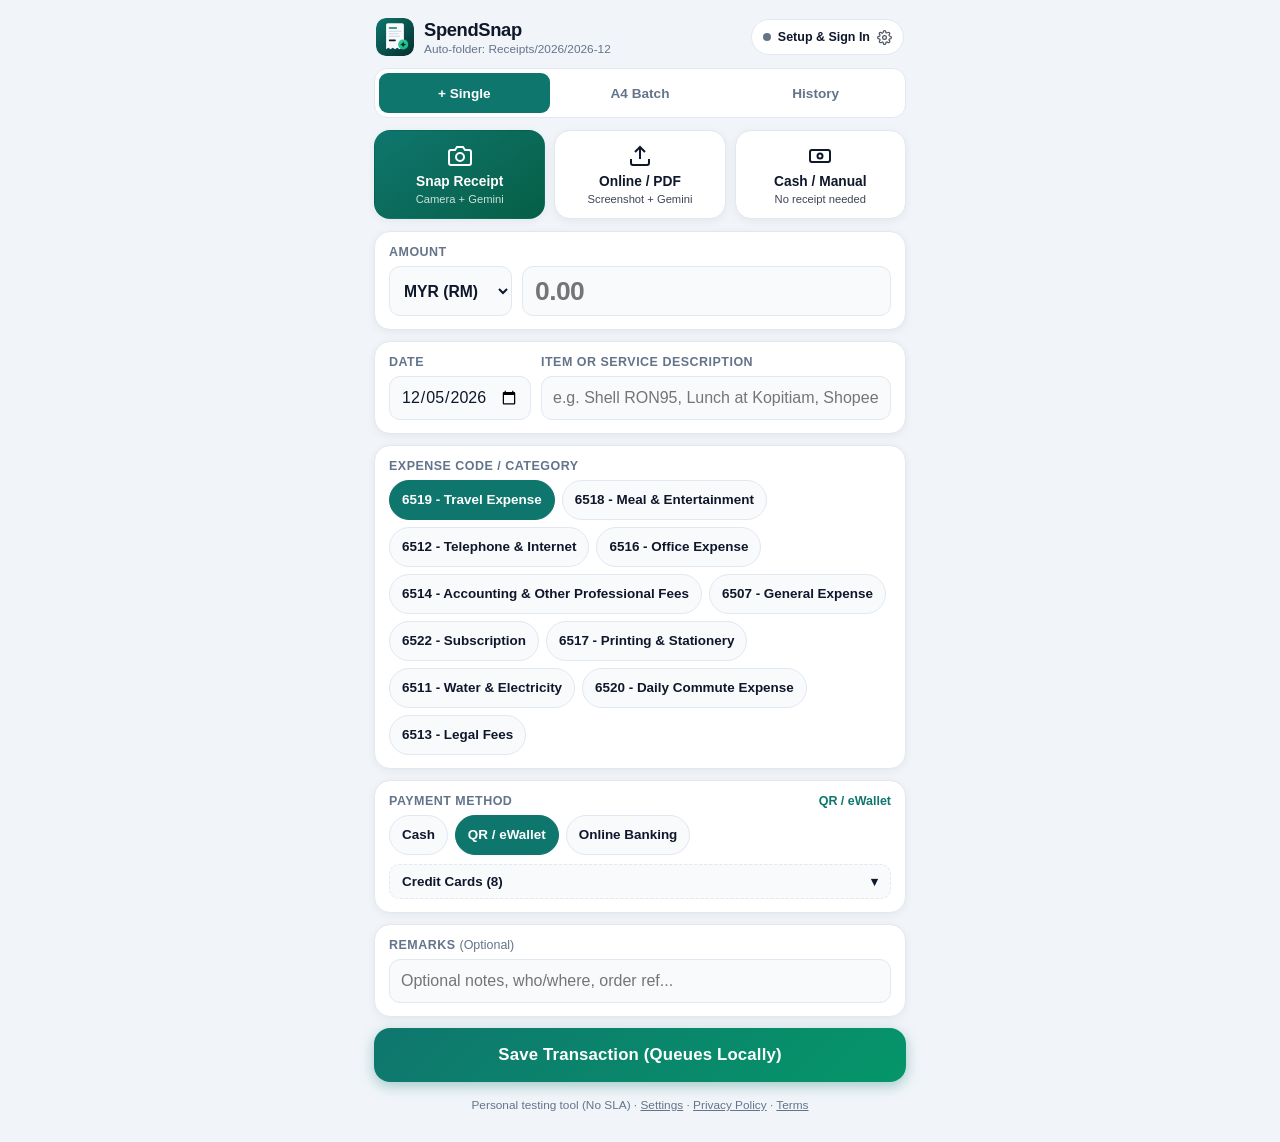
==== commit d6fb73ff: "ui: streamline top header into unified status and settings pill" ====
--- a/index.html
+++ b/index.html
@@ -28,22 +28,10 @@
       </div>
 
       <div class="topbar-actions">
-        <button type="button" id="googleStatusBtn" class="status-pill status-unconfigured" title="Google Workspace Sync Status">
+        <button type="button" id="googleStatusBtn" class="status-pill status-unconfigured" title="Sync Status &amp; Settings">
           <span class="status-dot"></span>
-          <span id="googleStatusText">Setup Sync</span>
-        </button>
-
-        <a id="openSheetHeaderBtn" href="#" target="_blank" rel="noopener" class="icon-btn hidden" title="Open Google Sheet Ledger">
-          <svg viewBox="0 0 24 24" width="20" height="20" fill="none" stroke="currentColor" stroke-width="2">
-            <path d="M14 2H6a2 2 0 0 0-2 2v16a2 2 0 0 0 2 2h12a2 2 0 0 0 2-2V8z"/>
-            <polyline points="14 2 14 8 20 8"/>
-            <line x1="8" y1="13" x2="16" y2="13"/>
-            <line x1="8" y1="17" x2="16" y2="17"/>
-          </svg>
-        </a>
-
-        <button type="button" id="openSettingsBtn" class="icon-btn" aria-label="Settings" title="Settings">
-          <svg viewBox="0 0 24 24" width="20" height="20" fill="none" stroke="currentColor" stroke-width="2">
+          <span id="googleStatusText" class="status-pill-label">Setup &amp; Sign In</span>
+          <svg class="status-gear" viewBox="0 0 24 24" width="15" height="15" fill="none" stroke="currentColor" stroke-width="2" aria-hidden="true">
             <circle cx="12" cy="12" r="3"/>
             <path d="M19.4 15a1.65 1.65 0 0 0 .33 1.82l.06.06a2 2 0 1 1-2.83 2.83l-.06-.06a1.65 1.65 0 0 0-1.82-.33 1.65 1.65 0 0 0-1 1.51V21a2 2 0 0 1-4 0v-.09a1.65 1.65 0 0 0-1-1.51 1.65 1.65 0 0 0-1.82.33l-.06.06a2 2 0 1 1-2.83-2.83l.06-.06a1.65 1.65 0 0 0 .33-1.82 1.65 1.65 0 0 0-1.51-1H3a2 2 0 0 1 0-4h.09a1.65 1.65 0 0 0 1.51-1 1.65 1.65 0 0 0-.33-1.82l-.06-.06a2 2 0 1 1 2.83-2.83l.06.06a1.65 1.65 0 0 0 1.82.33h.08a1.65 1.65 0 0 0 1-1.51V3a2 2 0 0 1 4 0v.09a1.65 1.65 0 0 0 1 1.51h.08a1.65 1.65 0 0 0 1.82-.33l.06-.06a2 2 0 1 1 2.83 2.83l-.06.06a1.65 1.65 0 0 0-.33 1.82v.08a1.65 1.65 0 0 0 1.51 1H21a2 2 0 0 1 0 4h-.09a1.65 1.65 0 0 0-1.51 1z"/>
           </svg>
@@ -332,6 +320,7 @@
 
     <footer style="text-align:center; padding: 16px 4px 2px; font-size: 0.74rem; color: var(--text-muted);">
       Personal testing tool (No SLA) &middot;
+      <button type="button" id="footerSettingsBtn" style="background:none; border:none; padding:0; font:inherit; color: var(--text-muted); text-decoration:underline; cursor:pointer;">Settings</button> &middot;
       <a href="./privacy.html" style="color: var(--text-muted);">Privacy Policy</a> &middot;
       <a href="./terms.html" style="color: var(--text-muted);">Terms</a>
     </footer>
@@ -371,14 +360,23 @@
           <select id="geminiModelSelect" class="text-input"></select>
         </div>
 
-        <!-- 2. Google Workspace Sync -->
+        <!-- 2. Google Workspace Sync & Bukku Export -->
         <div class="settings-block">
-          <h3>2. Google Workspace Sheets &amp; Drive</h3>
+          <h3>2. Google Sheets &amp; Bukku Export</h3>
           <p class="settings-help">
             Each signed-in user gets their own private <code>Expense Tracker</code> Drive folder
-            (<code>Receipts/YYYY/YYYY-MM</code>) and 3-tab <code>Expense Ledger</code> Sheet.
+            (<code>Receipts/YYYY/YYYY-MM</code>) and 4-tab <code>Expense Ledger</code> Sheet
+            (including a ready-to-copy <code>Bukku Export</code> tab).
           </p>
-          <label class="field-label" for="googleClientIdInput">Google OAuth Client ID</label>
+          <label class="field-label" for="bukkuEmployeeInput">Bukku Employee Name <span class="optional-tag">(Contact's legal name in Bukku)</span></label>
+          <input
+            type="text"
+            id="bukkuEmployeeInput"
+            placeholder="Exact Contact legal name in Bukku"
+            class="text-input"
+          />
+
+          <label class="field-label mt-sm" for="googleClientIdInput">Google OAuth Client ID</label>
           <input
             type="text"
             id="googleClientIdInput"
@@ -393,8 +391,11 @@
             <button type="button" id="settingsGoogleSignOutBtn" class="btn-outline-sm hidden">
               Sign Out
             </button>
+            <a id="openSheetSettingsBtn" href="#" target="_blank" rel="noopener" class="btn-outline-sm hidden">
+              Open Google Sheet ↗
+            </a>
             <button type="button" id="repairDashboardBtn" class="btn-outline-sm">
-              ↻ Repair Sheet Dashboard
+              ↻ Upgrade / Repair Sheet Tabs
             </button>
             <button type="button" id="copyColleagueLinkBtn" class="btn-outline-sm">
               Copy Colleague Invite Link
--- a/styles.css
+++ b/styles.css
@@ -136,11 +136,11 @@
   transform: scale(0.96);
 }
 
-/* Google Sync Status Pill */
+/* Google Sync Status & Settings Pill */
 .status-pill {
   display: inline-flex;
   align-items: center;
-  gap: 6px;
+  gap: 7px;
   height: 36px;
   padding: 0 11px;
   border-radius: 999px;
@@ -150,10 +150,20 @@
   font-size: 0.78rem;
   font-weight: 600;
   cursor: pointer;
-  max-width: 165px;
+  max-width: 190px;
+  flex-shrink: 0;
+}
+
+.status-pill-label {
   white-space: nowrap;
   overflow: hidden;
   text-overflow: ellipsis;
+  min-width: 0;
+}
+
+.status-gear {
+  flex-shrink: 0;
+  opacity: 0.72;
 }
 
 .status-dot {
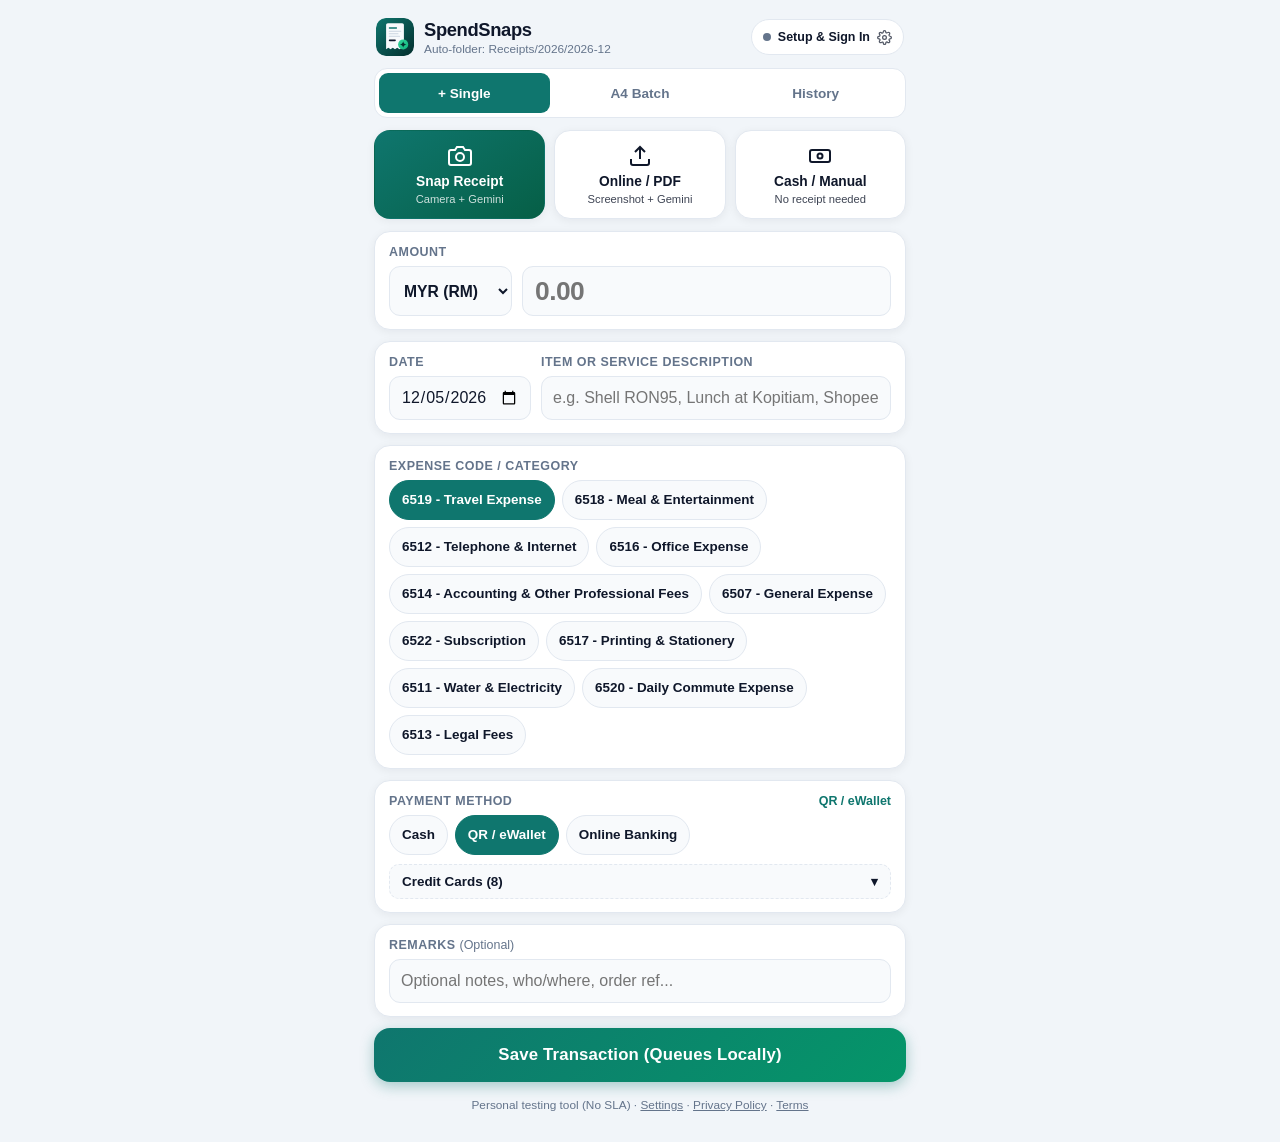
==== commit 91e2cbd5: "chore(brand): rename app branding from SpendSnap to SpendSnaps (v12)" ====
--- a/index.html
+++ b/index.html
@@ -6,8 +6,9 @@
   <meta name="theme-color" content="#0f766e" />
   <meta name="mobile-web-app-capable" content="yes" />
   <meta name="apple-mobile-web-app-capable" content="yes" />
+  <meta name="apple-mobile-web-app-title" content="SpendSnaps" />
   <meta name="apple-mobile-web-app-status-bar-style" content="black-translucent" />
-  <title>SpendSnap — Personal Expense Tracker</title>
+  <title>SpendSnaps — Smart Expense Tracker</title>
   <link rel="manifest" href="./manifest.webmanifest" />
   <link rel="icon" type="image/svg+xml" href="./icons/icon.svg" />
   <link rel="apple-touch-icon" href="./icons/icon-192.png" />
@@ -22,7 +23,7 @@
       <div class="brand">
         <img src="./icons/icon.svg" alt="" class="brand-icon" />
         <div>
-          <h1 class="brand-title">SpendSnap</h1>
+          <h1 class="brand-title">SpendSnaps</h1>
           <p class="brand-sub" id="monthFolderHint">Auto-folder: —</p>
         </div>
       </div>
@@ -55,7 +56,7 @@
 
     <!-- PWA Install Banner (shown when installable on Android Chrome) -->
     <div id="installBanner" class="install-banner hidden">
-      <span>Install <strong>SpendSnap</strong> to your Xiaomi home screen for 1-tap access.</span>
+      <span>Install <strong>SpendSnaps</strong> to your home screen for 1-tap access.</span>
       <button type="button" id="installAppBtn" class="btn-small">Install</button>
     </div>
 
@@ -356,7 +357,7 @@
             <button type="button" id="toggleKeyVisBtn" class="btn-outline-sm">Show</button>
           </div>
 
-          <label class="field-label mt-sm" for="geminiModelSelect">Gemini Model</label>
+          <label class="field-label mt-sm" for="geminiModelSelect">Gemini Model <span class="optional-tag">(Auto-switches backup models on 503 traffic spikes)</span></label>
           <select id="geminiModelSelect" class="text-input"></select>
         </div>
 
@@ -402,6 +403,10 @@
             </button>
           </div>
           <p id="connectedAccountInfo" class="settings-connected-note"></p>
+          <label style="display:flex; align-items:flex-start; gap:8px; margin-top:10px; font-size:0.78rem; color:var(--text-muted); cursor:pointer; line-height:1.4;">
+            <input type="checkbox" id="shareUsagePingCheckbox" checked style="margin-top:2px; accent-color:var(--primary);" />
+            <span>Share basic active-tester status (Name, Email &amp; Device only — never receipts, amounts, or keys). <a href="./privacy.html" target="_blank" rel="noopener">Privacy Policy</a></span>
+          </label>
         </div>
 
         <!-- 3. Expense Codes / Categories -->
